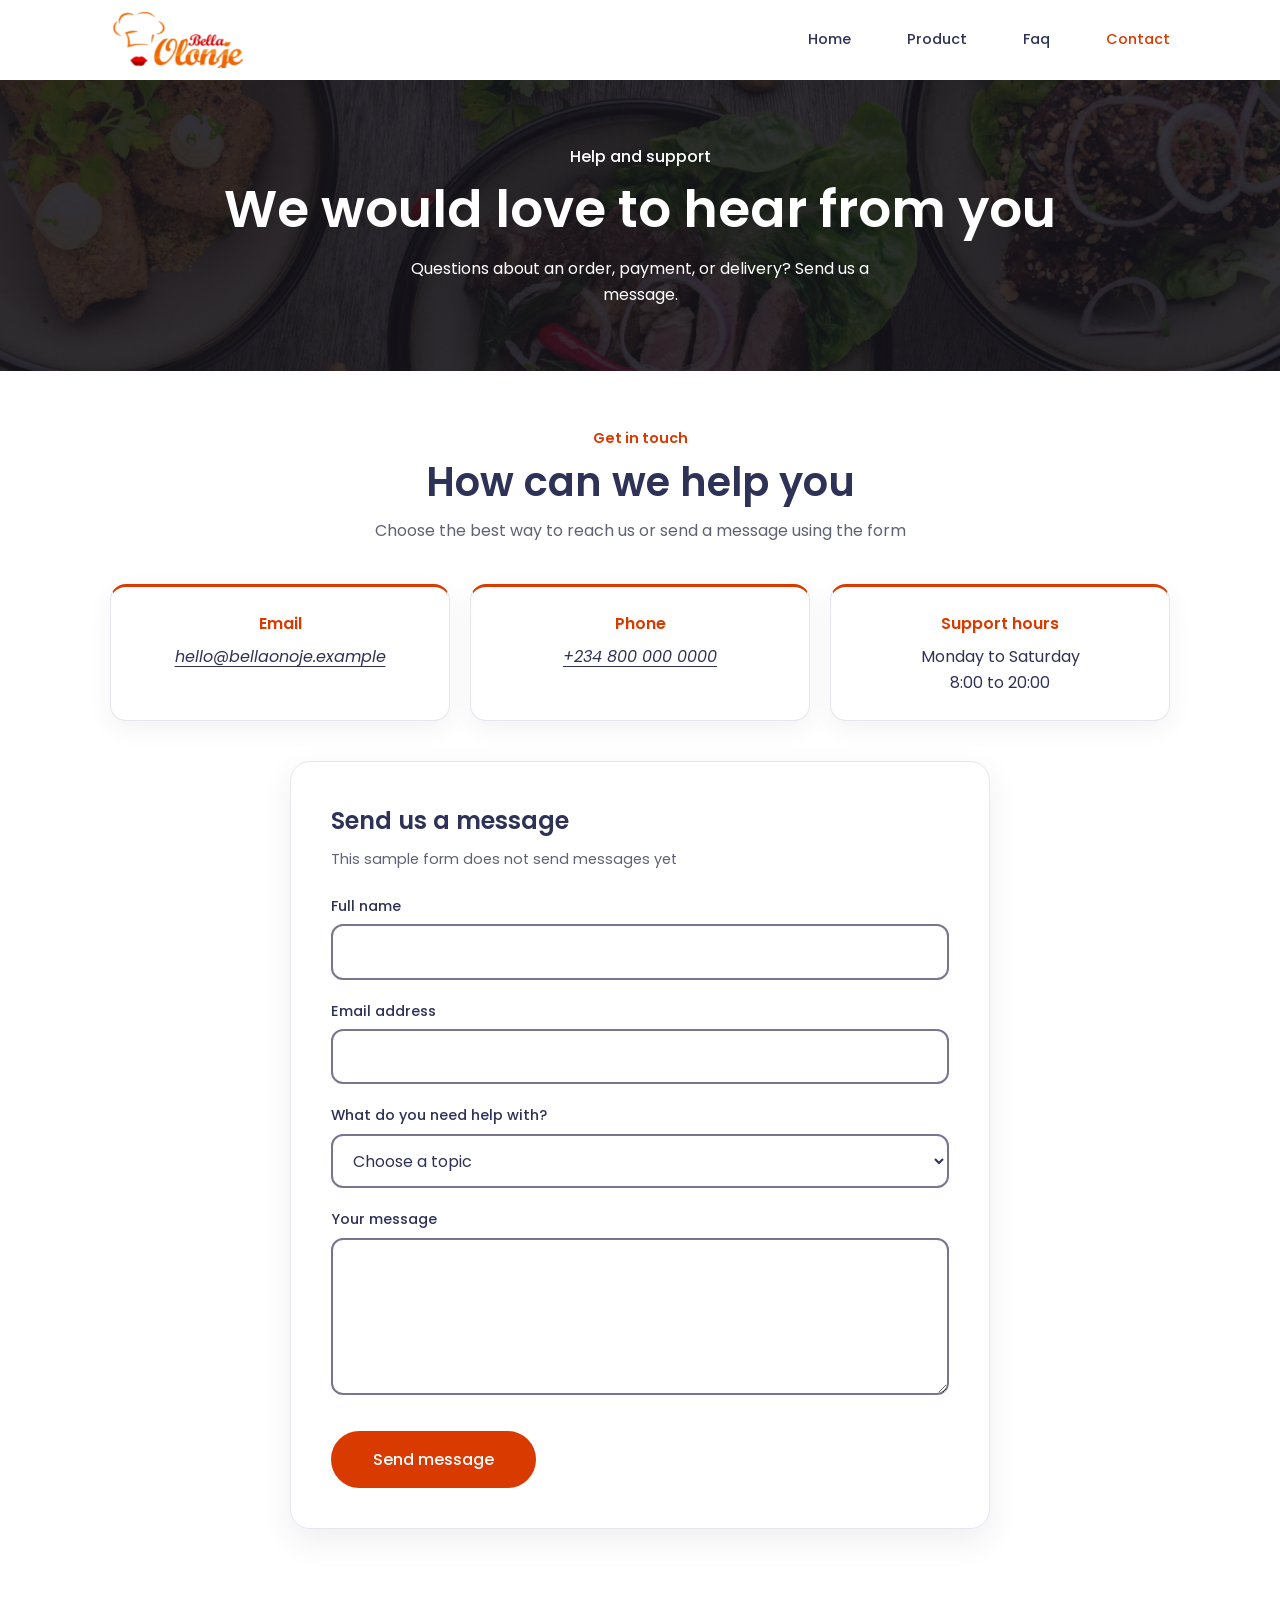
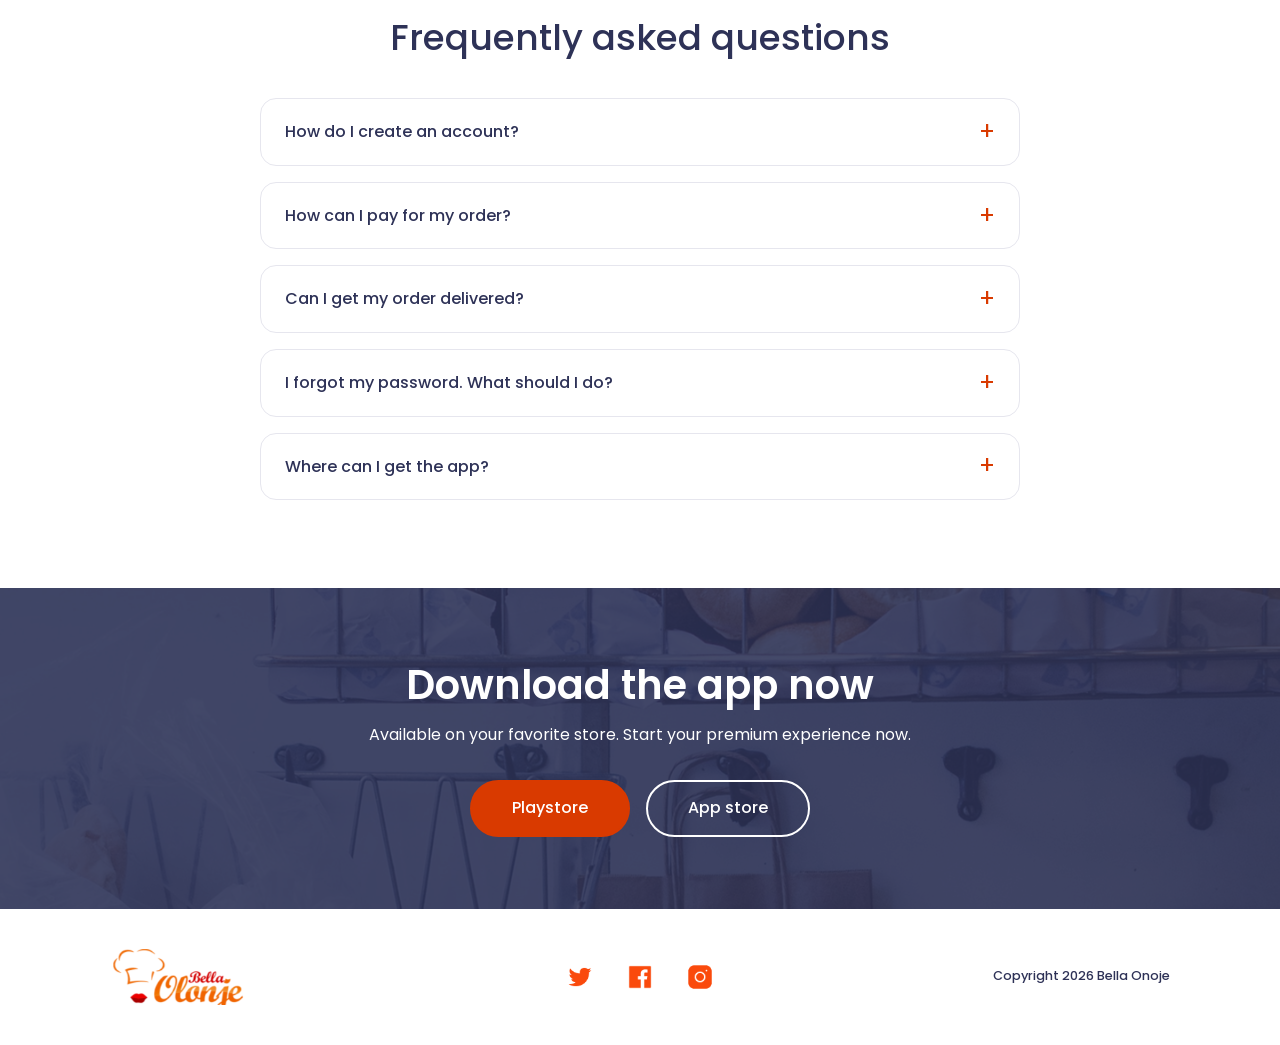
==== contact.html @ cf544842 "add contact page" ====
<!DOCTYPE html>
<!-- This tells screen readers which language to use -->
<html lang="en">
<head>
  <meta charset="UTF-8">
  <!-- This helps the page fit on phones and computers -->
  <meta name="viewport" content="width=device-width, initial-scale=1">
  <title>Contact and FAQ | Bella Onoje</title>
  <meta name="description" content="Contact Bella Onoje or find answers about orders, payment, and delivery.">

  <!-- These lines load the Poppins font from Google -->
  <link rel="preconnect" href="https://fonts.googleapis.com">
  <link rel="preconnect" href="https://fonts.gstatic.com" crossorigin>
  <link href="https://fonts.googleapis.com/css2?family=Poppins:wght@400;500;600&display=swap" rel="stylesheet">

  <link rel="stylesheet" href="css/main.css">
</head>
<body>
  <!-- This link lets keyboard users skip to the main content -->
  <a class="skip-link" href="#main">Skip to main content</a>

  <!-- This shared header keeps the site navigation consistent -->
  <header class="site-header">
    <div class="container site-header__inner">
      <a class="logo" href="index.html">
        <img src="images/mylogo.png" alt="Bella Onoje home">
      </a>

      <!-- This checkbox opens and closes the menu on small screens -->
      <input class="menu-checkbox visually-hidden" type="checkbox" id="menu-toggle"
             aria-label="Menu" aria-controls="main-nav">
      <label class="menu-button" for="menu-toggle">
        <span class="menu-button__bar"></span>
        <span class="menu-button__bar"></span>
        <span class="menu-button__bar"></span>
      </label>

      <!-- The menu comes after the checkbox so the styles can show it -->
      <nav class="main-nav" id="main-nav" aria-label="Main">
        <ul>
          <li><a href="index.html">Home</a></li>
          <li><a href="product.html">Product</a></li>
          <li><a href="contact.html#faq">Faq</a></li>
          <li><a href="contact.html" aria-current="page">Contact</a></li>
        </ul>
      </nav>
    </div>
  </header>

  <!-- This is the main part of the page -->
  <main id="main">
    <!-- This banner uses the style from the product page -->
    <section class="page-banner" aria-labelledby="page-title">
      <img class="page-banner__photo" src="images/hero1.png" alt="">
      <div class="container page-banner__content">
        <p class="page-banner__eyebrow">Help and support</p>
        <h1 id="page-title">We would love to hear from you</h1>
        <p>Questions about an order, payment, or delivery? Send us a message.</p>
      </div>
    </section>

    <!-- This section has contact details and a message form -->
    <section class="contact" aria-labelledby="contact-title">
      <div class="container">
        <div class="contact__intro">
          <p class="contact__eyebrow">Get in touch</p>
          <h2 class="contact__title" id="contact-title">How can we help you</h2>
          <p>Choose the best way to reach us or send a message using the form</p>
        </div>

        <!-- These cards show ways to contact the team -->
        <div class="info-cards">
          <div class="info-card">
            <h3>Email</h3>
            <address><a href="mailto:hello@bellaonoje.example">hello@bellaonoje.example</a></address>
          </div>
          <div class="info-card">
            <h3>Phone</h3>
            <address><a href="tel:+2348000000000">+234 800 000 0000</a></address>
          </div>
          <div class="info-card">
            <h3>Support hours</h3>
            <p>Monday to Saturday<br>8:00 to 20:00</p>
          </div>
        </div>

        <!-- This sample form checks the required fields in the browser -->
        <form class="form" action="#" method="post">
          <h3>Send us a message</h3>
          <p class="form__note">This sample form does not send messages yet</p>

          <div class="field">
            <label for="name">Full name</label>
            <input type="text" id="name" name="name" autocomplete="name" required>
          </div>

          <div class="field">
            <label for="email">Email address</label>
            <input type="email" id="email" name="email" autocomplete="email" required>
          </div>

          <div class="field">
            <label for="topic">What do you need help with?</label>
            <select id="topic" name="topic" required>
              <option value="">Choose a topic</option>
              <option value="order">My order</option>
              <option value="payment">Payment</option>
              <option value="delivery">Delivery</option>
              <option value="app">A problem with the app</option>
              <option value="other">Something else</option>
            </select>
          </div>

          <div class="field">
            <label for="message">Your message</label>
            <textarea id="message" name="message" rows="5" required></textarea>
          </div>

          <button class="btn btn--primary" type="submit">Send message</button>
        </form>
      </div>
    </section>

    <!-- This section answers common questions -->
    <section class="faq" id="faq" aria-labelledby="faq-title">
      <div class="container">
        <h2 class="faq__title" id="faq-title">Frequently asked questions</h2>

        <div class="faq__list">
          <details class="faq__item">
            <summary>How do I create an account?</summary>
            <p class="faq__answer">Open the app and choose Sign up. Use your email and a password to create an account.</p>
          </details>

          <details class="faq__item">
            <summary>How can I pay for my order?</summary>
            <p class="faq__answer">At checkout, you can choose to pay by card or by bank account.</p>
          </details>

          <details class="faq__item">
            <summary>Can I get my order delivered?</summary>
            <p class="faq__answer">Yes. Choose door delivery at checkout, or choose pickup if you want to collect your meal.</p>
          </details>

          <details class="faq__item">
            <summary>I forgot my password. What should I do?</summary>
            <p class="faq__answer">Choose Forgot password on the login screen and follow the steps to set a new password.</p>
          </details>

          <details class="faq__item">
            <summary>Where can I get the app?</summary>
            <p class="faq__answer">The Bella Onoje app is available on the Play Store and the App Store.</p>
          </details>
        </div>
      </div>
    </section>

    <!-- This download section matches the other pages -->
    <section class="cta" aria-labelledby="cta-title">
      <img class="cta__photo" src="images/hero2.png" alt="" loading="lazy">
      <div class="container cta__content">
        <h2 id="cta-title">Download the app now</h2>
        <p>Available on your favorite store. Start your premium experience now.</p>
        <div class="cta__buttons">
          <a class="btn btn--primary" href="#">Playstore</a>
          <a class="btn btn--outline-light" href="#">App store</a>
        </div>
      </div>
    </section>
  </main>

  <!-- This shared footer keeps the site links consistent -->
  <footer class="site-footer">
    <div class="container site-footer__inner">
      <a class="logo" href="index.html">
        <img src="images/mylogo.png" alt="Bella Onoje home">
      </a>

      <nav aria-label="Social media">
        <ul class="social">
          <li><a href="#" aria-label="Bella Onoje on Twitter"><img src="images/twitter.png" alt=""></a></li>
          <li><a href="#" aria-label="Bella Onoje on Facebook"><img src="images/fb.png" alt=""></a></li>
          <li><a href="#" aria-label="Bella Onoje on Instagram"><img src="images/instagram.png" alt=""></a></li>
        </ul>
      </nav>

      <p class="copyright">Copyright 2026 Bella Onoje</p>
    </div>
  </footer>
</body>
</html>
---- css/main.css ----
/* These colors and fonts are used in many places on the page */
:root {
  /* This orange is easy to read on a white background */
  --color-primary: #d93a00;
  --color-primary-dark: #b53000;
  --color-navy: #2e3257;
  --color-text: #2e3257;
  --color-text-muted: #5f6275;
  --color-white: #ffffff;
  --font-main: "Poppins", Arial, sans-serif;
}

/* This makes padding count as part of an element width */
*,
*::before,
*::after {
  box-sizing: border-box;
}

body {
  margin: 0;
  font-family: var(--font-main);
  line-height: 1.6;
  color: var(--color-text);
}

/* This keeps pictures inside their parent element */
img {
  max-width: 100%;
  height: auto;
}

/* This link appears when a keyboard user selects it */
.skip-link {
  position: absolute;
  top: -100px;
  left: 16px;
  z-index: 10;
  padding: 0.75rem 1.25rem;
  background: var(--color-navy);
  color: var(--color-white);
}

.skip-link:focus {
  top: 16px;
}

/* This outline shows keyboard users which item is selected */
:focus-visible {
  outline: 3px solid var(--color-navy);
  outline-offset: 3px;
}

/* This hides an item but keeps it available to keyboards and screen readers */
.visually-hidden {
  position: absolute;
  width: 1px;
  height: 1px;
  margin: -1px;
  padding: 0;
  overflow: hidden;
  clip: rect(0, 0, 0, 0);
  white-space: nowrap;
  border: 0;
}

/* This keeps content in the middle and away from the screen edges */
.container {
  width: 100%;
  max-width: 1100px;
  margin-inline: auto;
  padding-inline: 1.25rem;
}

/* This holds the logo and menu in one row */
.site-header__inner {
  position: relative;
  display: flex;
  flex-wrap: wrap;
  align-items: center;
  justify-content: space-between;
  padding-block: 0.75rem;
}

.logo img {
  display: block;
  width: auto;
  height: 3.5rem;
}

/* This makes the three lines for the small screen menu */
.menu-button {
  display: flex;
  flex-direction: column;
  gap: 5px;
  padding: 0.75rem 0.5rem;
  cursor: pointer;
}

.menu-button__bar {
  display: block;
  width: 24px;
  height: 2px;
  background: var(--color-navy);
}

/* This shows the menu button when it has keyboard focus */
.menu-checkbox:focus-visible + .menu-button {
  outline: 3px solid var(--color-navy);
  outline-offset: 3px;
}

/* This menu is hidden until a visitor opens it */
.main-nav {
  display: none;
  flex-basis: 100%;
}

.menu-checkbox:checked ~ .main-nav {
  display: block;
}

.main-nav ul {
  display: flex;
  flex-direction: column;
  margin: 0;
  padding: 0;
  list-style: none;
}

.main-nav a {
  display: block;
  padding: 0.75rem 0;
  font-size: 0.9rem;
  font-weight: 500;
  color: var(--color-navy);
  text-decoration: none;
  border-top: 1px solid #e6e6ee;
}

.main-nav a:hover,
.main-nav a[aria-current="page"] {
  color: var(--color-primary);
}

/* This makes the buttons easy to tap and gives them rounded edges */
.btn {
  display: inline-block;
  padding: 0.85rem 2.5rem;
  font: inherit;
  font-weight: 500;
  text-align: center;
  text-decoration: none;
  border: 2px solid transparent;
  border-radius: 999px;
  transition: background-color 0.25s ease, color 0.25s ease,
    border-color 0.25s ease, transform 0.25s ease;
}

.btn:hover {
  transform: translateY(-3px);
}

.btn--primary {
  color: var(--color-white);
  background: var(--color-primary);
  border-color: var(--color-primary);
}

.btn--primary:hover {
  background: var(--color-primary-dark);
  border-color: var(--color-primary-dark);
}

.btn--outline-light {
  color: var(--color-white);
  background: transparent;
  border-color: var(--color-white);
}

.btn--outline-light:hover {
  color: var(--color-navy);
  background: var(--color-white);
}

/* This makes the photo fill the banner behind the text */
.hero__banner {
  position: relative;
  padding: 3.5rem 0 8rem;
  color: var(--color-white);
  text-align: center;
}

.hero__photo {
  position: absolute;
  inset: 0;
  z-index: 0;
  width: 100%;
  height: 100%;
  object-fit: cover;
}

/* This dark layer helps the white words stand out on the photo */
.hero__banner::after {
  content: "";
  position: absolute;
  inset: 0;
  z-index: 1;
  background: rgba(20, 20, 30, 0.6);
}

.hero__content {
  position: relative;
  z-index: 2;
  animation: fade-up 0.9s ease-out both;
}

.hero__eyebrow {
  margin: 0 0 0.5rem;
  font-weight: 500;
}

.hero__content h1 {
  max-width: 780px;
  margin: 0 auto 1.25rem;
  font-size: clamp(1.75rem, 5vw, 3.25rem);
  font-weight: 600;
  line-height: 1.2;
}

.hero__text {
  margin: 0 0 2rem;
}

/* This stacks the buttons on small screens */
.hero__buttons {
  display: flex;
  flex-direction: column;
  gap: 1rem;
  max-width: 320px;
  margin-inline: auto;
}

.hero__phones {
  position: relative;
  z-index: 3;
  margin-top: -10rem;
  text-align: center;
}

.hero__phones img {
  display: inline-block;
  width: 100%;
  max-width: 560px;
  filter: drop-shadow(0 25px 35px rgba(0, 0, 0, 0.2));
  animation: float 5s ease-in-out infinite;
}

/* This section shows visitors how to use the app */
.how {
  padding-block: 3rem 4rem;
}

.how__inner {
  max-width: 900px;
  margin-inline: auto;
  padding-top: 3rem;
  border-top: 1px solid #dcdce4;
}

.how__title {
  margin: 0 0 2rem;
  font-size: clamp(1.5rem, 4vw, 2.25rem);
  font-weight: 500;
  text-align: center;
}

/* This removes the list numbers because the pictures show the order */
.steps {
  display: grid;
  gap: 0.5rem;
  margin: 0;
  padding: 0;
  list-style: none;
}

/* On small screens the text appears above each phone picture */
.step {
  display: grid;
  gap: 1rem;
  align-items: center;
  text-align: center;
}

.step__label {
  margin: 0 0 0.75rem;
  font-weight: 600;
  color: var(--color-primary);
}

.step__text h3 {
  margin: 0 0 1rem;
  font-size: clamp(1.5rem, 3.5vw, 2rem);
  font-weight: 600;
  line-height: 1.3;
}

.step__text p:last-child {
  max-width: 350px;
  margin: 0 auto;
  color: var(--color-text-muted);
}

.step__image {
  text-align: center;
}

.step__image img {
  display: inline-block;
 
  filter: drop-shadow(0 20px 40px rgba(46, 50, 87, 0.15));
  transition: transform 0.4s ease;
}

.step:hover .step__image img {
  transform: translateY(-8px);
}

/* This band shows visitors where to get the app */
.cta {
  position: relative;
  padding-block: 4.5rem;
  color: var(--color-white);
  text-align: center;
  background: var(--color-navy);
}

.cta__photo {
  position: absolute;
  inset: 0;
  z-index: 0;
  width: 100%;
  height: 100%;
  object-fit: cover;
}

/* This dark layer keeps the white words easy to read */
.cta::after {
  content: "";
  position: absolute;
  inset: 0;
  z-index: 1;
  background: rgba(46, 50, 87, 0.8);
}

.cta__content {
  position: relative;
  z-index: 2;
}

.cta h2 {
  margin: 0 0 0.75rem;
  font-size: clamp(1.75rem, 5vw, 2.5rem);
  font-weight: 600;
  line-height: 1.25;
}

.cta p {
  max-width: 560px;
  margin: 0 auto 2rem;
}

.cta__buttons {
  display: flex;
  flex-direction: column;
  gap: 1rem;
  max-width: 320px;
  margin-inline: auto;
}

.cta :focus-visible {
  outline-color: var(--color-white);
}

/* This keeps the footer items together on small screens */
.site-footer {
  padding-block: 2.5rem;
}

.site-footer__inner {
  display: grid;
  gap: 1.5rem;
  justify-items: center;
  text-align: center;
}

.social {
  display: flex;
  gap: 1.5rem;
  margin: 0;
  padding: 0;
  list-style: none;
}

.social a {
  display: block;
  padding: 0.25rem;
  transition: transform 0.2s ease;
}

.social a:hover {
  transform: translateY(-3px);
}

.social img {
  display: block;
  width: 28px;
  height: 28px;
}

.copyright {
  margin: 0;
  font-size: 0.8rem;
  font-weight: 500;
}

/* This lets the text move into place when the page loads */
@keyframes fade-up {
  from {
    opacity: 0;
    transform: translateY(30px);
  }
  to {
    opacity: 1;
    transform: translateY(0);
  }
}

/* This makes the phone picture gently move up and down */
@keyframes float {
  0%, 100% {
    transform: translateY(0);
  }
  50% {
    transform: translateY(-14px);
  }
}

@media (min-width: 600px) {
  .hero__buttons {
    flex-direction: row;
    justify-content: center;
    max-width: none;
  }

  .cta__buttons {
    flex-direction: row;
    justify-content: center;
    max-width: none;
  }
}

/* This puts the links in one row on wide screens */
@media (min-width: 768px) {
  .menu-checkbox,
  .menu-button {
    display: none;
  }

  /* Wide screens show the text and phone next to each other */
  .step {
    grid-template-columns: 1fr 1fr;
 
    text-align: left;
  }

  .step:nth-child(odd) .step__image {
    order: -1;
  }

  .step__text p:last-child {
    margin: 0;
  }

  .site-footer__inner {
    grid-template-columns: 1fr auto 1fr;
    justify-items: stretch;
    align-items: center;
  }

  .site-footer .logo {
    justify-self: start;
  }

  .site-footer .copyright {
    text-align: right;
  }

  .hero__phones {
    margin-top: -15rem;
  }

  .main-nav {
    display: block;
    flex-basis: auto;
  }

  .main-nav ul {
    flex-direction: row;
    gap: 3.5rem;
  }

  .main-nav a {
    padding: 0.5rem 0;
    border-top: 0;
  }
}

/* This is a shorter banner for the product page */
.page-banner {
  position: relative;
  padding-block: 4rem;
  color: var(--color-white);
  text-align: center;
  background: var(--color-navy);
}

.page-banner__photo {
  position: absolute;
  inset: 0;
  z-index: 0;
  width: 100%;
  height: 100%;
  object-fit: cover;
}

/* This dark layer helps the white words stand out */
.page-banner::after {
  content: "";
  position: absolute;
  inset: 0;
  z-index: 1;
  background: rgba(20, 20, 30, 0.65);
}

.page-banner__content {
  position: relative;
  z-index: 2;
  animation: fade-up 0.9s ease-out both;
}

.page-banner__eyebrow {
  margin: 0 0 0.5rem;
  font-weight: 500;
}

.page-banner h1 {
  margin: 0 0 1rem;
  font-size: clamp(2rem, 6vw, 3.25rem);
  font-weight: 600;
  line-height: 1.2;
}

.page-banner__content p:last-child {
  max-width: 480px;
  margin: 0 auto;
}

/* These links jump to food sections on the page */
.category-nav {
  padding-top: 2rem;
}

.category-nav__list {
  display: flex;
  flex-wrap: wrap;
  justify-content: center;
  gap: 0.75rem;
  margin-block: 0;
  padding: 0;
  list-style: none;
}

.category-nav a {
  display: inline-block;
  padding: 0.5rem 1.75rem;
  font-weight: 500;
  color: var(--color-primary);
  text-decoration: none;
  border: 2px solid var(--color-primary);
  border-radius: 999px;
  transition: background-color 0.25s ease, color 0.25s ease;
}

.category-nav a:hover {
  color: var(--color-white);
  background: var(--color-primary);
}

/* This adds space around each food category */
.menu-section {
  padding-block: 2.5rem;
}

.menu-section h2 {
  margin: 0 0 1.75rem;
  font-size: clamp(1.5rem, 4vw, 2rem);
  font-weight: 600;
}

.menu-section h2::after {
  content: "";
  display: block;
  width: 48px;
  height: 4px;
  margin-top: 0.5rem;
  background: var(--color-primary);
  border-radius: 999px;
}

/* This grid fits as many food cards as the screen allows */
.menu-grid {
  display: grid;
  grid-template-columns: repeat(auto-fit, minmax(240px, 1fr));
  gap: 1.5rem;
}

.dish {
  padding: 1.5rem;
  background: var(--color-white);
  border: 1px solid #e6e6ee;
  border-radius: 16px;
  transition: transform 0.3s ease, box-shadow 0.3s ease;
}

.dish__image {
  display: block;
  width: 100%;
  aspect-ratio: 4 / 3;
  margin-bottom: 1rem;
  object-fit: cover;
  border-radius: 10px;
}

.dish:hover {
  transform: translateY(-6px);
  box-shadow: 0 18px 40px rgba(46, 50, 87, 0.12);
}

.dish h3 {
  margin: 0 0 0.5rem;
  font-size: 1.1rem;
  font-weight: 600;
}

.dish__desc {
  margin: 0 0 1rem;
  font-size: 0.9rem;
  color: var(--color-text-muted);
}

.dish__price {
  margin: 0;
  font-size: 1.1rem;
  font-weight: 600;
  color: var(--color-primary);
}

/* This section holds the contact details and message form */
.contact {
  padding-block: 3.5rem 2rem;
}

.contact__intro {
  max-width: 620px;
  margin: 0 auto 2.5rem;
  text-align: center;
}

.contact__eyebrow {
  margin: 0 0 0.5rem;
  font-size: 0.9rem;
  font-weight: 600;
  color: var(--color-primary);
}

.contact__title {
  margin: 0 0 0.75rem;
  font-size: clamp(1.75rem, 4vw, 2.5rem);
  font-weight: 600;
  line-height: 1.2;
}

.contact__intro > p:last-child {
  margin: 0;
  color: var(--color-text-muted);
}

.info-cards {
  display: grid;
  grid-template-columns: repeat(auto-fit, minmax(220px, 1fr));
  gap: 1.25rem;
  margin: 0 0 2.5rem;
  font-style: normal;
}

.info-card {
  padding: 1.5rem 1rem;
  text-align: center;
  background: var(--color-white);
  border: 1px solid #e6e6ee;
  border-top: 3px solid var(--color-primary);
  border-radius: 16px;
  box-shadow: 0 8px 24px rgba(46, 50, 87, 0.06);
}

.info-card h3 {
  margin: 0 0 0.5rem;
  font-size: 1rem;
  font-weight: 600;
  color: var(--color-primary);
}

.info-card p {
  margin: 0;
}

.info-card a {
  color: inherit;
  text-underline-offset: 4px;
}

.info-card a:hover {
  color: var(--color-primary-dark);
}

/* This form sits in the middle of the page */
.form {
  max-width: 700px;
  margin-inline: auto;
  padding: 2rem;
  background: var(--color-white);
  border: 1px solid #e6e6ee;
  border-radius: 20px;
  box-shadow: 0 12px 32px rgba(46, 50, 87, 0.08);
}

.form h3 {
  margin: 0 0 0.5rem;
  font-size: 1.5rem;
  font-weight: 600;
}

.form__note {
  margin: 0 0 1.5rem;
  font-size: 0.9rem;
  color: var(--color-text-muted);
}

.field {
  margin-bottom: 1.25rem;
}

.field label {
  display: block;
  margin-bottom: 0.4rem;
  font-size: 0.9rem;
  font-weight: 500;
}

.field input,
.field select,
.field textarea {
  width: 100%;
  padding: 0.8rem 1rem;
  font: inherit;
  color: var(--color-text);
  background: var(--color-white);
  border: 2px solid #767690;
  border-radius: 12px;
  transition: border-color 0.2s ease, box-shadow 0.2s ease;
}

.field textarea {
  border-radius: 12px;
  resize: vertical;
}

.field input:focus,
.field select:focus,
.field textarea:focus {
  border-color: var(--color-primary);
  box-shadow: 0 0 0 4px rgba(217, 58, 0, 0.15);
}

.form .btn {
  margin-top: 0.5rem;
  cursor: pointer;
}

/* This styles the questions that open when clicked */
.faq {
  padding-block: 3rem 4.5rem;
}

.faq__title {
  margin: 0 0 2rem;
  font-size: clamp(1.5rem, 4vw, 2.25rem);
  font-weight: 500;
  text-align: center;
}

.faq__list {
  max-width: 760px;
  margin-inline: auto;
}

.faq__item {
  margin-bottom: 1rem;
  background: var(--color-white);
  border: 1px solid #e6e6ee;
  border-radius: 16px;
  transition: border-color 0.25s ease, box-shadow 0.25s ease;
}

.faq__item summary {
  position: relative;
  padding: 1.25rem 3.5rem 1.25rem 1.5rem;
  font-weight: 500;
  cursor: pointer;
  list-style: none;
}

.faq__item summary::-webkit-details-marker {
  display: none;
}

.faq__item summary::after {
  content: "+";
  position: absolute;
  top: 50%;
  right: 1.5rem;
  transform: translateY(-50%);
  font-size: 1.5rem;
  font-weight: 400;
  color: var(--color-primary);
}

.faq__item[open] {
  border-color: var(--color-primary);
  box-shadow: 0 10px 30px rgba(46, 50, 87, 0.08);
}

.faq__item[open] summary::after {
  content: "\2212";
}

.faq__answer {
  margin: 0;
  padding: 0 1.5rem 1.25rem;
  color: var(--color-text-muted);
}

@keyframes reveal {
  from {
    opacity: 0;
    transform: translateY(-8px);
  }
  to {
    opacity: 1;
    transform: translateY(0);
  }
}

.faq__item[open] .faq__answer {
  animation: reveal 0.35s ease-out;
}

@media (min-width: 768px) {
  .form {
    padding: 2.5rem;
  }
}

/* This turns off movement for people who prefer less animation */
@media (prefers-reduced-motion: reduce) {
  *,
  *::before,
  *::after {
    animation: none !important;
    transition: none !important;
  }
}
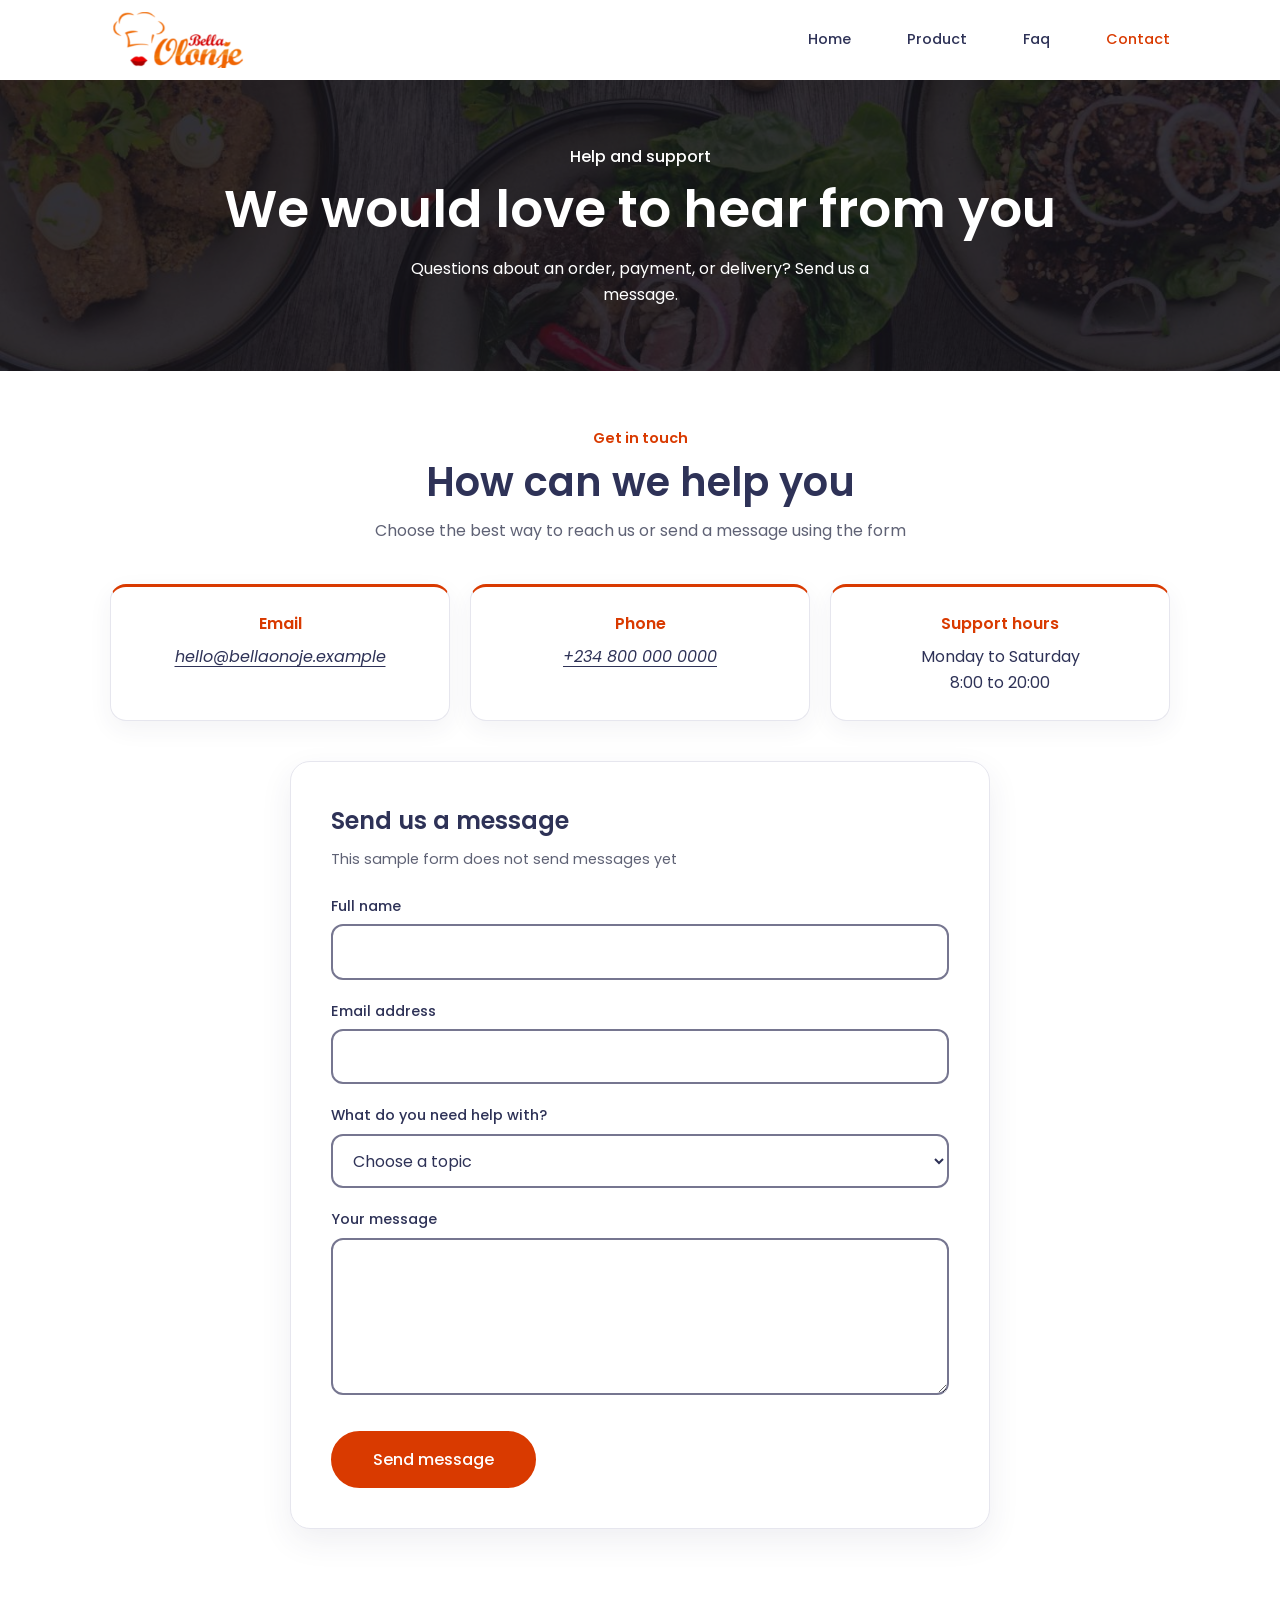
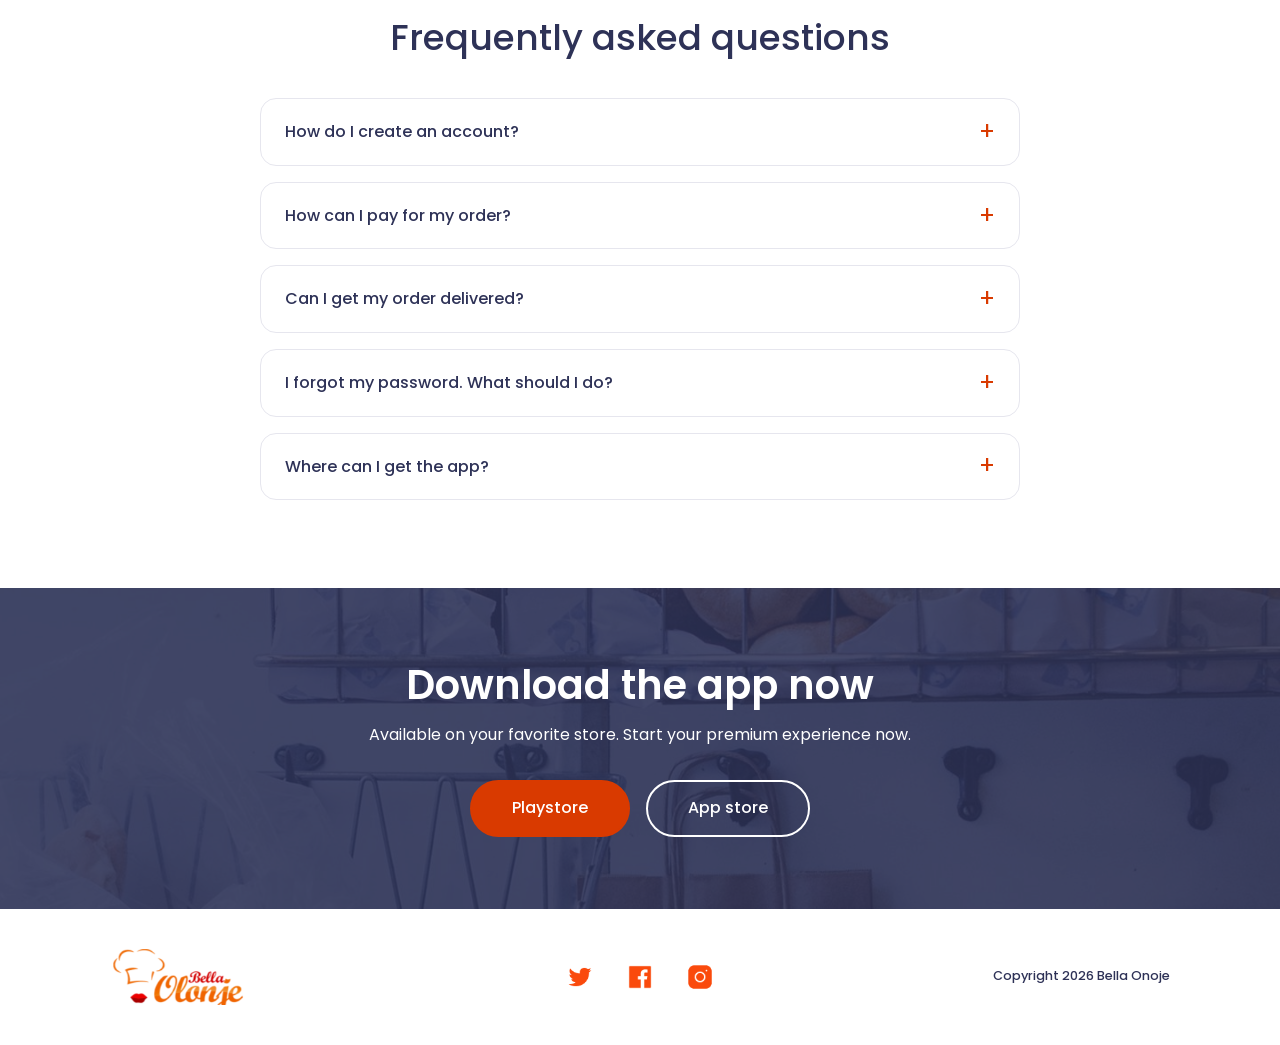
==== commit 1e8f6152: "Add responsive image variants with srcset" ====
--- a/contact.html
+++ b/contact.html
@@ -23,7 +23,9 @@
   <header class="site-header">
     <div class="container site-header__inner">
       <a class="logo" href="index.html">
-        <img src="images/mylogo.png" alt="Bella Onoje home">
+        <img src="images/responsive/mylogo-206.png"
+             srcset="images/responsive/mylogo-103.png 103w, images/responsive/mylogo-206.png 206w"
+             sizes="150px" alt="Bella Onoje home">
       </a>
 
       <!-- This checkbox opens and closes the menu on small screens -->
@@ -51,7 +53,9 @@
   <main id="main">
     <!-- This banner uses the style from the product page -->
     <section class="page-banner" aria-labelledby="page-title">
-      <img class="page-banner__photo" src="images/hero1.png" alt="">
+      <img class="page-banner__photo" src="images/responsive/hero1-960.jpg"
+           srcset="images/responsive/hero1-480.jpg 480w, images/responsive/hero1-960.jpg 960w, images/responsive/hero1-1440.jpg 1440w"
+           sizes="100vw" alt="">
       <div class="container page-banner__content">
         <p class="page-banner__eyebrow">Help and support</p>
         <h1 id="page-title">We would love to hear from you</h1>
@@ -157,7 +161,9 @@
 
     <!-- This download section matches the other pages -->
     <section class="cta" aria-labelledby="cta-title">
-      <img class="cta__photo" src="images/hero2.png" alt="" loading="lazy">
+      <img class="cta__photo" src="images/responsive/hero2-960.jpg"
+           srcset="images/responsive/hero2-480.jpg 480w, images/responsive/hero2-960.jpg 960w, images/responsive/hero2-1440.jpg 1440w"
+           sizes="100vw" alt="" loading="lazy">
       <div class="container cta__content">
         <h2 id="cta-title">Download the app now</h2>
         <p>Available on your favorite store. Start your premium experience now.</p>
@@ -173,14 +179,16 @@
   <footer class="site-footer">
     <div class="container site-footer__inner">
       <a class="logo" href="index.html">
-        <img src="images/mylogo.png" alt="Bella Onoje home">
+        <img src="images/responsive/mylogo-206.png"
+             srcset="images/responsive/mylogo-103.png 103w, images/responsive/mylogo-206.png 206w"
+             sizes="150px" alt="Bella Onoje home">
       </a>
 
       <nav aria-label="Social media">
         <ul class="social">
-          <li><a href="#" aria-label="Bella Onoje on Twitter"><img src="images/twitter.png" alt=""></a></li>
-          <li><a href="#" aria-label="Bella Onoje on Facebook"><img src="images/fb.png" alt=""></a></li>
-          <li><a href="#" aria-label="Bella Onoje on Instagram"><img src="images/instagram.png" alt=""></a></li>
+          <li><a href="#" aria-label="Bella Onoje on Twitter"><img src="images/responsive/twitter-41.png" srcset="images/responsive/twitter-20.png 20w, images/responsive/twitter-41.png 41w" sizes="28px" alt=""></a></li>
+          <li><a href="#" aria-label="Bella Onoje on Facebook"><img src="images/responsive/fb-41.png" srcset="images/responsive/fb-20.png 20w, images/responsive/fb-41.png 41w" sizes="28px" alt=""></a></li>
+          <li><a href="#" aria-label="Bella Onoje on Instagram"><img src="images/responsive/instagram-39.png" srcset="images/responsive/instagram-20.png 20w, images/responsive/instagram-39.png 39w" sizes="28px" alt=""></a></li>
         </ul>
       </nav>
 
